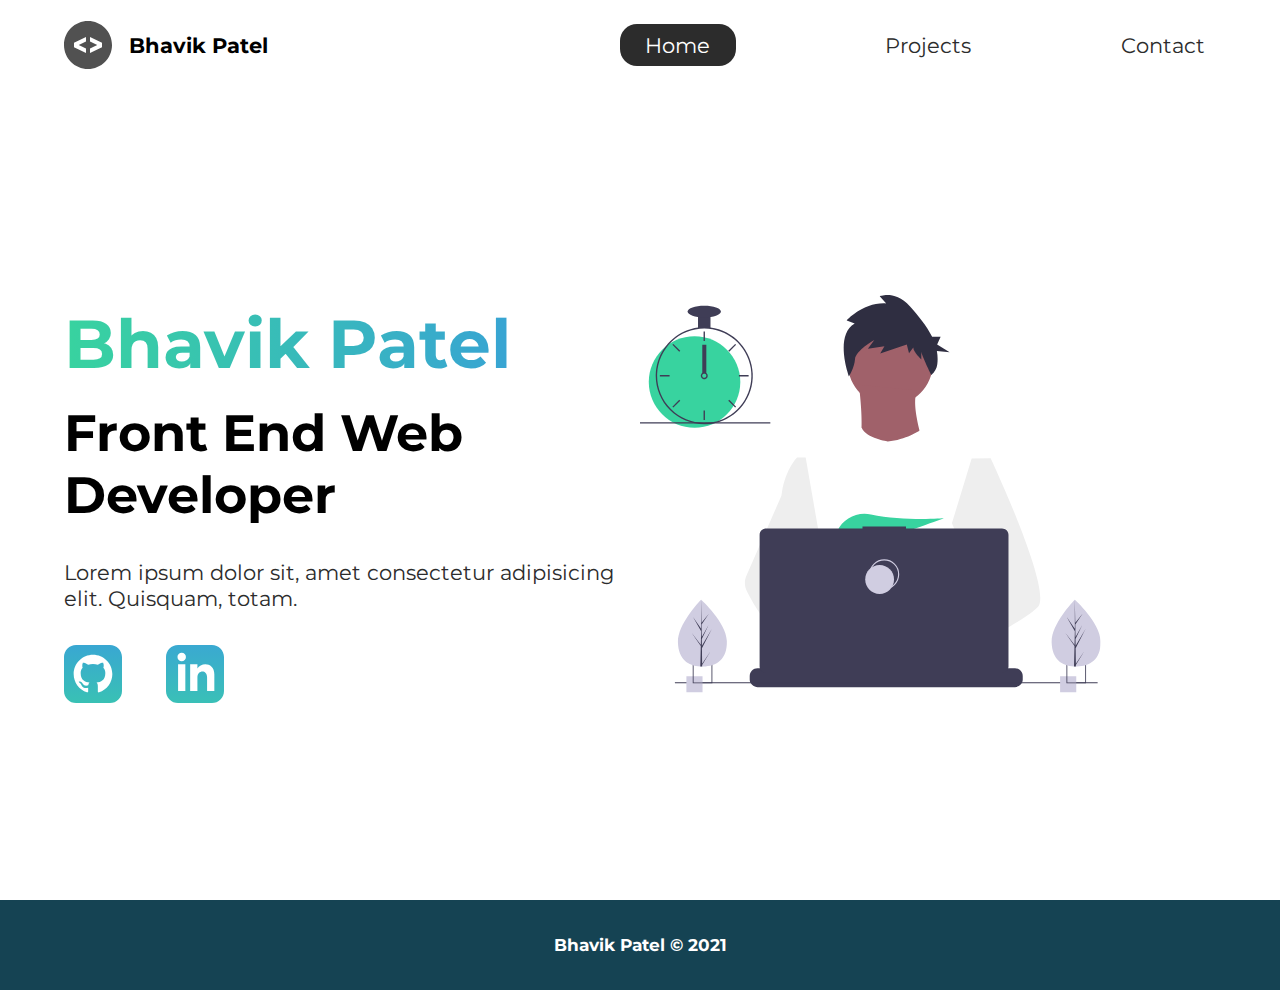
==== index.html @ 5aa4e838 "Add files via upload" ====
<!DOCTYPE html>
<html lang="en">

<head>
    <meta charset="UTF-8" />
    <meta http-equiv="X-UA-Compatible" content="IE=edge" />
    <meta name="viewport" content="width=device-width, initial-scale=1.0" />
    <meta name="description"
        content="Bhavik Patel is a front end web developer who specializes in html, css and Javascript" />
    <title>Bhavik Patel | Web Developer</title>
    <meta name=" robots" content="index,follow" />
    <link rel="icon" href="icons/code.svg" />
    <link rel="preconnect" href="https://fonts.gstatic.com">
    <link href="https://fonts.googleapis.com/css2?family=Montserrat:wght@400;500&display=swap" rel="stylesheet">
    <link rel="stylesheet" href="./styles/style.css">
</head>

<body>
    <header class="main-head">
        <nav>
            <div class="logo">
                <img src="icons/code.svg" alt="logo">
                <h1>Bhavik Patel</h1>
            </div>
            <ul>
                <li><a class="active" href="/">Home</a></li>
                <li><a href="./project/ ">Projects</a></li>
                <li><a href="./contact/">Contact</a></li>

            </ul>
        </nav>
    </header>
    <section class="intro">
        <div class="intro-text">
            <h2>Bhavik Patel</h2>
            <h3>Front End Web <br /> Developer</h3>
            <p>Lorem ipsum dolor sit, amet consectetur adipisicing elit. Quisquam, totam.</p>
            <div class="intro-social">
                <a href=""><img src="/icons/github.svg" alt="github-social-link"></a>
                <a href=""><img src="/icons/linked-in.svg" alt="linkedin-social-link"></a>
            </div>
        </div>
        <div class="intro-images">
            <svg width="799" height="690" viewBox="0 0 799 690" fill="none" xmlns="http://www.w3.org/2000/svg">
                <g id="undraw_dev_productivity_umsq (1) 1" clip-path="url(#clip0)">
                    <path id="Vector"
                        d="M516.92 624.636C516.92 624.636 512.16 626.266 504.42 628.576C487.31 633.706 455.65 642.216 428.82 643.916C405.72 645.396 386.2 641.836 382.63 626.766C381.1 620.286 383.27 614.956 388 610.576C402.12 597.486 439 592.796 468.25 591.186C476.51 590.736 484.15 590.526 490.51 590.446C501.31 590.306 508.39 590.526 508.39 590.526L508.56 591.186L516.92 624.636Z"
                        fill="#A0616A" />
                    <path id="Vector_2"
                        d="M436.99 672.586C418.61 695.346 342.73 647.666 316.19 629.886C310.41 626.016 306.97 623.566 306.97 623.566L331.25 591.186L338.94 580.936C338.94 580.936 345.82 584.586 355.99 590.526C356.36 590.746 356.73 590.966 357.11 591.186C365.88 596.336 376.89 603.066 388 610.576C403.33 620.946 418.83 632.776 428.82 643.916C438.59 654.806 443.08 665.036 436.99 672.586Z"
                        fill="#A0616A" />
                    <g id="me">
                        <path id="Vector_3"
                            d="M434.672 191.952C475.283 191.607 507.926 158.406 507.582 117.795C507.237 77.1832 474.036 44.5403 433.425 44.8847C392.813 45.2291 360.17 78.4303 360.515 119.042C360.859 159.653 394.06 192.296 434.672 191.952Z"
                            fill="#A0616A" />
                        <path id="Vector_4"
                            d="M379.477 155.65C379.477 155.65 394.216 259.972 373.002 271.875C351.787 283.779 499.929 283.588 499.929 283.588C499.929 283.588 466.124 193.284 480.809 165.449L379.477 155.65Z"
                            fill="#A0616A" />
                        <path id="Vector_5"
                            d="M608.101 283.199L596.257 339.402L571.214 458.308L570.49 464.815L562.138 540.138L556.582 590.177L552.857 623.79C528.584 636.526 510.988 645.326 510.988 645.326C510.988 645.326 509.404 637.719 506.871 627.99C489.805 633.265 458.218 642.043 431.404 643.97C441.266 654.777 445.842 664.969 439.817 672.57C421.63 695.485 345.349 648.45 318.659 630.896C318.077 635.158 317.879 639.464 318.068 643.762L297.626 628.314L299.331 592.359L302.206 531.522L305.819 455.229C304.448 451.975 303.294 448.634 302.364 445.228C295.956 423.161 288.032 379.057 281.928 342.067C277.016 312.298 273.302 287.138 272.517 281.785C272.411 281.086 272.358 280.726 272.358 280.726L384.363 230.094C392.509 248.556 429.865 253.809 429.865 253.809C460.756 251.417 484.847 234.913 484.847 234.913L608.101 283.199Z"
                            fill="white" />
                        <path id="Vector_6"
                            d="M372.285 49.3811L358.49 43.9934C358.49 43.9934 386.969 12.1 426.99 14.513L415.635 2.22366C415.635 2.22366 443.04 -9.01799 468.283 19.6674C481.553 34.7467 496.908 52.4737 506.557 72.5077L521.281 72.3829L515.251 85.9663L536.874 99.3152L514.777 97.0719C516.155 104.471 516.421 112.034 515.566 119.511C514.683 126.991 510.928 133.835 505.094 138.598V138.598C505.094 138.598 487.743 103.449 487.696 97.9443L487.813 111.705C487.813 111.705 473.959 99.4371 473.889 91.1807L466.471 100.877L462.593 85.7717L416.475 101.301L423.87 88.8526L395.157 93.2246L406.278 77.9923C406.278 77.9923 373.932 96.1568 372.811 111.304C371.689 126.452 362.299 140.875 362.299 140.875C362.299 140.875 336.213 70.3294 372.285 49.3811Z"
                            fill="#2F2E41" />
                        <path id="Vector_7"
                            d="M690.215 540.422C682.794 548.605 664.338 560.992 641.951 574.422C633.623 579.413 624.757 584.559 615.71 589.676C594.122 601.889 571.514 614.001 552.857 623.79C528.584 636.526 510.988 645.326 510.988 645.326C510.988 645.326 509.403 637.719 506.871 627.99C503.48 614.968 498.397 598.141 493.184 590.715C493.002 590.456 492.82 590.218 492.638 589.979C491.121 588.022 489.601 586.885 488.112 586.897L562.138 540.138L594.127 519.926L570.489 464.814L540.842 395.683L557.908 339.727L575.062 283.479L608.101 283.199C608.101 283.199 619.243 306.985 633.514 340.166C635.647 345.128 637.851 350.299 640.096 355.64C669.469 425.394 706.176 522.836 690.215 540.422Z"
                            fill="#EEEEEE" />
                        <path id="Vector_8"
                            d="M358.123 591.2C355.41 591.212 352.702 591.456 350.029 591.928C327.074 596.073 320.47 616.94 318.659 630.896C318.077 635.158 317.879 639.464 318.068 643.761L297.626 628.314L290.178 622.687C272.316 616.628 256.353 605.733 242.483 592.84C230.449 581.456 219.634 568.849 210.213 555.223C200.831 541.793 192.448 527.692 185.134 513.034C183.094 508.943 181.977 504.454 181.864 499.884C181.751 495.314 182.644 490.775 184.48 486.588L209.154 430.327L245.218 348.098C245.471 346.146 245.752 344.237 246.059 342.371C252.995 300.511 272.367 281.786 272.367 281.786L287.286 281.659L297.778 341.932L310.813 416.815L302.364 445.227L282.839 510.845L302.205 531.522L358.123 591.2Z"
                            fill="#EEEEEE" />
                    </g>
                    <path id="Vector_9"
                        d="M372.877 415.806L385.631 430.686C390.37 429.783 395.319 428.721 400.416 427.529L396.752 415.806L405.71 426.256C459.707 412.975 526.637 387.155 526.637 387.155C526.637 387.155 454.379 392.453 400.428 380.666C376.558 375.451 351.998 387.284 342.202 409.668C336.508 422.679 337.403 433.951 357.596 433.951C364.419 433.835 371.223 433.195 377.949 432.037L372.877 415.806Z"
                        fill="#38D39F" />
                    <path id="Vector_10"
                        d="M663.65 660.386V666.456C663.654 668.122 663.345 669.774 662.74 671.326C662.472 672.018 662.147 672.687 661.77 673.326C660.578 675.326 658.887 676.983 656.862 678.133C654.838 679.283 652.549 679.887 650.22 679.886H203.67C201.342 679.887 199.053 679.283 197.028 678.133C195.003 676.983 193.312 675.326 192.12 673.326C191.743 672.687 191.419 672.018 191.15 671.326C190.546 669.774 190.237 668.122 190.24 666.456V660.386C190.24 658.622 190.587 656.876 191.262 655.246C191.936 653.616 192.926 652.136 194.173 650.888C195.42 649.641 196.901 648.652 198.53 647.977C200.16 647.302 201.906 646.955 203.67 646.956H229.41V644.126C229.41 644.052 229.425 643.979 229.453 643.911C229.481 643.843 229.522 643.782 229.574 643.73C229.626 643.678 229.688 643.636 229.756 643.608C229.824 643.58 229.897 643.566 229.97 643.566H243.4C243.474 643.566 243.547 643.58 243.615 643.608C243.683 643.636 243.745 643.678 243.797 643.73C243.849 643.782 243.89 643.843 243.918 643.911C243.946 643.979 243.96 644.052 243.96 644.126V646.956H252.35V644.126C252.35 644.052 252.365 643.979 252.393 643.911C252.421 643.843 252.462 643.782 252.514 643.73C252.566 643.678 252.628 643.636 252.696 643.608C252.764 643.58 252.837 643.566 252.91 643.566H266.34C266.414 643.566 266.487 643.58 266.555 643.608C266.623 643.636 266.684 643.678 266.736 643.73C266.789 643.782 266.83 643.843 266.858 643.911C266.886 643.979 266.9 644.052 266.9 644.126V646.956H275.3V644.126C275.3 644.052 275.315 643.979 275.343 643.911C275.371 643.843 275.412 643.782 275.464 643.73C275.516 643.678 275.578 643.636 275.646 643.608C275.714 643.58 275.787 643.566 275.86 643.566H289.29C289.364 643.566 289.437 643.58 289.505 643.608C289.573 643.636 289.634 643.678 289.686 643.73C289.739 643.782 289.78 643.843 289.808 643.911C289.836 643.979 289.85 644.052 289.85 644.126V646.956H298.24V644.126C298.24 644.052 298.255 643.979 298.283 643.911C298.311 643.843 298.352 643.782 298.404 643.73C298.456 643.678 298.518 643.636 298.586 643.608C298.654 643.58 298.727 643.566 298.8 643.566H312.23C312.304 643.566 312.377 643.58 312.445 643.608C312.513 643.636 312.574 643.678 312.626 643.73C312.678 643.782 312.72 643.843 312.748 643.911C312.776 643.979 312.79 644.052 312.79 644.126V646.956H321.18V644.126C321.18 644.052 321.194 643.979 321.223 643.911C321.251 643.843 321.292 643.782 321.344 643.73C321.396 643.678 321.458 643.636 321.526 643.608C321.594 643.58 321.667 643.566 321.74 643.566H335.17C335.244 643.566 335.317 643.58 335.385 643.608C335.453 643.636 335.514 643.678 335.566 643.73C335.618 643.782 335.66 643.843 335.688 643.911C335.716 643.979 335.73 644.052 335.73 644.126V646.956H344.13V644.126C344.13 644.052 344.145 643.979 344.173 643.911C344.201 643.843 344.242 643.782 344.294 643.73C344.346 643.678 344.408 643.636 344.476 643.608C344.544 643.58 344.617 643.566 344.69 643.566H358.12C358.194 643.566 358.267 643.58 358.335 643.608C358.403 643.636 358.464 643.678 358.516 643.73C358.569 643.782 358.61 643.843 358.638 643.911C358.666 643.979 358.68 644.052 358.68 644.126V646.956H367.07V644.126C367.07 644.052 367.085 643.979 367.113 643.911C367.141 643.843 367.182 643.782 367.234 643.73C367.286 643.678 367.348 643.636 367.416 643.608C367.484 643.58 367.557 643.566 367.63 643.566H472.83C472.904 643.566 472.977 643.58 473.045 643.608C473.113 643.636 473.174 643.678 473.227 643.73C473.279 643.782 473.32 643.843 473.348 643.911C473.376 643.979 473.39 644.052 473.39 644.126V646.956H481.79V644.126C481.79 644.052 481.804 643.979 481.833 643.911C481.861 643.843 481.902 643.782 481.954 643.73C482.006 643.678 482.068 643.636 482.136 643.608C482.204 643.58 482.277 643.566 482.35 643.566H495.78C495.928 643.567 496.07 643.627 496.175 643.732C496.279 643.836 496.339 643.978 496.34 644.126V646.956H504.73V644.126C504.73 644.052 504.745 643.979 504.773 643.911C504.801 643.843 504.842 643.782 504.894 643.73C504.946 643.678 505.008 643.636 505.076 643.608C505.144 643.58 505.217 643.566 505.29 643.566H518.72C518.794 643.566 518.867 643.58 518.935 643.608C519.003 643.636 519.065 643.678 519.117 643.73C519.169 643.782 519.21 643.843 519.238 643.911C519.266 643.979 519.28 644.052 519.28 644.126V646.956H527.67V644.126C527.67 644.052 527.685 643.979 527.713 643.911C527.741 643.843 527.782 643.782 527.834 643.73C527.886 643.678 527.948 643.636 528.016 643.608C528.084 643.58 528.157 643.566 528.23 643.566H541.66C541.734 643.566 541.807 643.58 541.875 643.608C541.943 643.636 542.005 643.678 542.057 643.73C542.109 643.782 542.15 643.843 542.178 643.911C542.206 643.979 542.22 644.052 542.22 644.126V646.956H550.62V644.126C550.62 644.052 550.635 643.979 550.663 643.911C550.691 643.843 550.732 643.782 550.784 643.73C550.836 643.678 550.898 643.636 550.966 643.608C551.034 643.58 551.107 643.566 551.18 643.566H564.61C564.757 643.568 564.898 643.628 565.001 643.733C565.104 643.837 565.161 643.979 565.16 644.126V646.956H573.56V644.126C573.56 644.052 573.575 643.979 573.603 643.911C573.631 643.843 573.672 643.782 573.724 643.73C573.776 643.678 573.838 643.636 573.906 643.608C573.974 643.58 574.047 643.566 574.12 643.566H587.55C587.624 643.566 587.697 643.58 587.765 643.608C587.833 643.636 587.895 643.678 587.947 643.73C587.999 643.782 588.04 643.843 588.068 643.911C588.096 643.979 588.11 644.052 588.11 644.126V646.956H596.5V644.126C596.5 644.052 596.515 643.979 596.543 643.911C596.571 643.843 596.612 643.782 596.664 643.73C596.716 643.678 596.778 643.636 596.846 643.608C596.914 643.58 596.987 643.566 597.06 643.566H610.49C610.564 643.566 610.637 643.58 610.705 643.608C610.773 643.636 610.835 643.678 610.887 643.73C610.939 643.782 610.98 643.843 611.008 643.911C611.036 643.979 611.05 644.052 611.05 644.126V646.956H650.22C651.984 646.955 653.731 647.302 655.36 647.977C656.99 648.652 658.471 649.641 659.718 650.888C660.965 652.136 661.954 653.616 662.629 655.246C663.304 656.876 663.651 658.622 663.65 660.386Z"
                        fill="#3F3D56" />
                    <path id="Vector_11" d="M793.5 671.326H60.5V673.326H793.5V671.326Z" fill="#3F3D56" />
                    <path id="Vector_12"
                        d="M627.694 404.757H461.251V401.326H385.78V404.757H218.651C215.665 404.757 212.801 405.943 210.69 408.054C208.578 410.166 207.392 413.029 207.392 416.015V643.927C207.392 646.913 208.578 649.776 210.69 651.888C212.801 653.999 215.665 655.185 218.651 655.185H627.694C630.68 655.185 633.544 653.999 635.655 651.888C637.767 649.776 638.953 646.913 638.953 643.927V416.015C638.953 414.537 638.662 413.073 638.096 411.707C637.53 410.341 636.701 409.1 635.655 408.054C634.61 407.009 633.369 406.18 632.003 405.614C630.637 405.048 629.173 404.757 627.694 404.757Z"
                        fill="#3F3D56" />
                    <path id="Vector_13"
                        d="M423.5 509.326C437.307 509.326 448.5 498.133 448.5 484.326C448.5 470.519 437.307 459.326 423.5 459.326C409.693 459.326 398.5 470.519 398.5 484.326C398.5 498.133 409.693 509.326 423.5 509.326Z"
                        stroke="#D0CDE1" stroke-width="2" stroke-miterlimit="10" />
                    <path id="Vector_14"
                        d="M415.5 518.326C429.307 518.326 440.5 507.133 440.5 493.326C440.5 479.519 429.307 468.326 415.5 468.326C401.693 468.326 390.5 479.519 390.5 493.326C390.5 507.133 401.693 518.326 415.5 518.326Z"
                        fill="#D0CDE1" />
                    <path id="Vector_15" d="M108.446 661.223H80.4463V689.223H108.446V661.223Z" fill="#D0CDE1" />
                    <path id="Vector_16"
                        d="M91.4502 639.223V673.223H125.45V639.223H91.4502ZM123.97 671.743H92.9202V640.703H123.97V671.743Z"
                        fill="#3F3D56" />
                    <path id="Vector_17" d="M756.446 661.223H728.446V689.223H756.446V661.223Z" fill="#D0CDE1" />
                    <path id="Vector_18"
                        d="M739.45 639.223V673.223H773.45V639.223H739.45ZM771.97 671.743H740.92V640.703H771.97V671.743Z"
                        fill="#3F3D56" />
                    <path id="Vector_19"
                        d="M94.5802 230.113C138.399 230.113 173.921 194.592 173.921 150.773C173.921 106.955 138.399 71.4326 94.5802 71.4326C50.7617 71.4326 15.2397 106.955 15.2397 150.773C15.2397 194.592 50.7617 230.113 94.5802 230.113Z"
                        fill="#38D39F" />
                    <path id="Vector_20"
                        d="M122.229 56.4899C115.045 55.5763 107.774 55.5763 100.59 56.4899C84.586 58.5913 69.5203 65.2398 57.181 75.6465C44.8417 86.0532 35.7467 99.7813 30.9754 115.202C28.8053 122.229 27.5764 129.514 27.3208 136.864C27.2848 137.886 27.2607 138.92 27.2607 139.954C27.283 162.264 36.1559 183.655 51.932 199.431C67.7082 215.207 89.0989 224.08 111.41 224.103C113.201 224.103 114.992 224.042 116.759 223.934C120.907 223.674 125.03 223.103 129.093 222.227C148.495 218.055 165.798 207.161 177.947 191.468C190.095 175.776 196.308 156.295 195.487 136.467C194.665 116.638 186.863 97.738 173.459 83.1039C160.054 68.4698 141.909 59.0435 122.229 56.4899H122.229ZM137.748 217.347H137.736C130.959 219.659 123.905 221.062 116.759 221.518C114.992 221.638 113.201 221.698 111.41 221.698C89.7377 221.672 68.961 213.051 53.6367 197.727C38.3123 182.402 29.6914 161.626 29.6649 139.954C29.6649 138.92 29.689 137.886 29.725 136.864C30.5514 115.744 39.5156 95.7617 54.7411 81.1008C69.9666 66.44 90.273 58.237 111.41 58.2089C130.776 58.21 149.513 65.0865 164.283 77.6131C179.052 90.1398 188.895 107.503 192.057 126.61C195.219 145.716 191.496 165.325 181.55 181.942C171.604 198.559 156.081 211.106 137.748 217.347H137.748Z"
                        fill="#3F3D56" />
                    <path id="Vector_21" d="M112.612 63.0176H110.208V79.8474H112.612V63.0176Z" fill="#3F3D56" />
                    <path id="Vector_22"
                        d="M57.8578 84.7018L56.1577 86.4019L68.0582 98.3023L69.7582 96.6022L57.8578 84.7018Z"
                        fill="#3F3D56" />
                    <path id="Vector_23" d="M34.4736 138.751V141.156H51.3034V138.751H34.4736Z" fill="#3F3D56" />
                    <path id="Vector_24"
                        d="M56.1578 193.506L57.8579 195.206L69.7584 183.306L68.0583 181.606L56.1578 193.506Z"
                        fill="#3F3D56" />
                    <path id="Vector_25"
                        d="M153.062 96.6022L154.762 98.3022L166.662 86.4018L164.962 84.7017L153.062 96.6022Z"
                        fill="#3F3D56" />
                    <path id="Vector_26" d="M171.516 138.751V141.156H188.346V138.751H171.516Z" fill="#3F3D56" />
                    <path id="Vector_27"
                        d="M154.762 181.605L153.062 183.305L164.962 195.206L166.662 193.506L154.762 181.605Z"
                        fill="#3F3D56" />
                    <path id="Vector_28" d="M112.612 200.06H110.208V216.89H112.612V200.06Z" fill="#3F3D56" />
                    <path id="Vector_29"
                        d="M115.016 135.145C113.976 134.365 112.711 133.943 111.41 133.943C110.11 133.943 108.844 134.365 107.804 135.145C107.091 135.686 106.505 136.375 106.085 137.165C105.552 138.181 105.322 139.329 105.421 140.473C105.52 141.616 105.944 142.707 106.644 143.617C107.343 144.527 108.288 145.218 109.368 145.608C110.447 145.997 111.616 146.07 112.735 145.817C113.855 145.564 114.878 144.996 115.685 144.179C116.492 143.363 117.048 142.333 117.288 141.21C117.528 140.088 117.441 138.92 117.039 137.846C116.636 136.771 115.935 135.834 115.017 135.145H115.016ZM111.41 143.56C110.454 143.557 109.539 143.176 108.863 142.501C108.187 141.825 107.807 140.909 107.804 139.954C107.808 139.224 108.03 138.513 108.441 137.91C108.793 137.4 109.271 136.989 109.828 136.718C110.386 136.446 111.004 136.323 111.623 136.361C112.241 136.398 112.84 136.594 113.361 136.931C113.881 137.267 114.307 137.732 114.595 138.281C114.883 138.83 115.025 139.444 115.007 140.063C114.989 140.683 114.811 141.287 114.491 141.818C114.17 142.349 113.719 142.788 113.179 143.093C112.639 143.398 112.03 143.559 111.41 143.56V143.56Z"
                        fill="#3F3D56" />
                    <path id="Vector_30" d="M122.229 35.3687H100.591V57.007H122.229V35.3687Z" fill="#3F3D56" />
                    <path id="Vector_31"
                        d="M111.41 38.9748C127.344 38.9748 140.261 34.4 140.261 28.7567C140.261 23.1134 127.344 18.5386 111.41 18.5386C95.4757 18.5386 82.5586 23.1134 82.5586 28.7567C82.5586 34.4 95.4757 38.9748 111.41 38.9748Z"
                        fill="#3F3D56" />
                    <path id="clock-arrow" d="M115 86H108V135H115V86Z" fill="#3F3D56" />
                    <path id="Vector_32" d="M226 220.44H0V222.844H226V220.44Z" fill="#3F3D56" />
                    <g id="plant-left">
                        <path id="Vector_33"
                            d="M150.594 599.754C151.527 631.704 132.858 643.413 109.43 644.097C108.886 644.113 108.344 644.123 107.805 644.126C106.719 644.135 105.643 644.117 104.577 644.072C83.3891 643.193 66.6172 631.945 65.7495 602.232C64.8515 571.482 103.018 531.529 105.882 528.574L105.887 528.571C105.996 528.458 106.052 528.402 106.052 528.402C106.052 528.402 149.661 567.807 150.594 599.754Z"
                            fill="#D0CDE1" />
                        <path id="Vector_34"
                            d="M107.744 639.255L122.626 617.124L107.774 641.636L107.805 644.126C106.719 644.135 105.643 644.117 104.577 644.072L105.315 612.06L105.295 611.813L105.322 611.766L105.393 608.741L89.0952 585.078L105.374 606.477L105.432 607.116L105.989 582.93L91.9122 558.397L106.029 578.681L105.882 528.574L105.882 528.407L105.887 528.571L106.821 568.062L119.651 552.021L106.863 571.464L107.143 593.098L118.949 571.984L107.187 596.279L107.343 608.308L124.512 578.897L107.395 612.505L107.744 639.255Z"
                            fill="#3F3D56" />
                    </g>
                    <g id="plant-right">
                        <path id="Vector_35"
                            d="M798.594 599.754C799.527 631.704 780.858 643.413 757.43 644.097C756.886 644.113 756.344 644.123 755.805 644.126C754.719 644.135 753.643 644.117 752.577 644.072C731.389 643.193 714.617 631.945 713.749 602.232C712.851 571.482 751.018 531.529 753.882 528.574L753.887 528.571C753.996 528.458 754.052 528.402 754.052 528.402C754.052 528.402 797.661 567.807 798.594 599.754Z"
                            fill="#D0CDE1" />
                        <path id="Vector_36"
                            d="M755.744 639.255L770.626 617.124L755.774 641.636L755.805 644.126C754.719 644.135 753.643 644.117 752.577 644.072L753.315 612.06L753.295 611.813L753.323 611.766L753.393 608.741L737.095 585.078L753.374 606.477L753.432 607.116L753.989 582.93L739.912 558.397L754.029 578.681L753.882 528.574L753.882 528.407L753.887 528.571L754.821 568.062L767.651 552.021L754.864 571.464L755.143 593.098L766.949 571.984L755.187 596.279L755.343 608.308L772.512 578.897L755.395 612.505L755.744 639.255Z"
                            fill="#3F3D56" />
                    </g>
                </g>
                <defs>
                    <clipPath id="clip0">
                        <rect width="798.627" height="689.223" fill="white" />
                    </clipPath>
                </defs>
            </svg>
            <img src="/img/splash.svg" alt="" class="splash">
        </div>
    </section>
    <footer>
        <h4> Bhavik Patel &copy; 2021</h4>
    </footer>
</body>

</html>
---- styles/style.css ----
* {
  margin: 0%;
  padding: 0;
  -webkit-box-sizing: border-box;
          box-sizing: border-box;
}

html {
  font-size: 62.5%;
}

body {
  font-family: "Montserrat", sans-serif;
}

h1 {
  font-size: 2.5rem;
}

li,
button,
label,
input,
p {
  font-size: 2.5rem;
  text-decoration: none;
}

h2 {
  font-size: 4rem;
}

h3 {
  font-size: 2.5rem;
}

h4,
h5 {
  font-size: 2rem;
}

ul {
  list-style-type: none;
}

a {
  text-decoration: none;
  color: #2c2c2c;
}

.main-head {
  width: 95%;
  margin: 0 0 0 auto;
}

nav {
  display: -webkit-box;
  display: -ms-flexbox;
  display: flex;
  -webkit-box-pack: justify;
      -ms-flex-pack: justify;
          justify-content: space-between;
  -webkit-box-align: center;
      -ms-flex-align: center;
          align-items: center;
  -webkit-box-orient: horizontal;
  -webkit-box-direction: normal;
      -ms-flex-direction: row;
          flex-direction: row;
  min-height: 10vh;
  width: 60%;
  -ms-flex-wrap: wrap;
      flex-wrap: wrap;
}

nav .logo {
  display: -webkit-box;
  display: -ms-flexbox;
  display: flex;
  -webkit-box-pack: start;
      -ms-flex-pack: start;
          justify-content: flex-start;
  -webkit-box-align: center;
      -ms-flex-align: center;
          align-items: center;
  -webkit-box-orient: horizontal;
  -webkit-box-direction: normal;
      -ms-flex-direction: row;
          flex-direction: row;
  -webkit-box-flex: 1;
      -ms-flex: 1 1 10rem;
          flex: 1 1 10rem;
}

nav .logo h1 {
  margin: 2rem;
}

nav ul {
  display: -webkit-box;
  display: -ms-flexbox;
  display: flex;
  -ms-flex-pack: distribute;
      justify-content: space-around;
  -webkit-box-align: center;
      -ms-flex-align: center;
          align-items: center;
  -webkit-box-orient: horizontal;
  -webkit-box-direction: normal;
      -ms-flex-direction: row;
          flex-direction: row;
  -webkit-box-flex: 1;
      -ms-flex: 1 1 40rem;
          flex: 1 1 40rem;
}

.intro {
  min-height: 90vh;
  width: 90%;
  margin: auto;
  -ms-flex-wrap: wrap;
      flex-wrap: wrap;
  display: -webkit-box;
  display: -ms-flexbox;
  display: flex;
  -webkit-box-pack: justify;
      -ms-flex-pack: justify;
          justify-content: space-between;
  -webkit-box-align: center;
      -ms-flex-align: center;
          align-items: center;
  -webkit-box-orient: horizontal;
  -webkit-box-direction: normal;
      -ms-flex-direction: row;
          flex-direction: row;
}

.intro h2 {
  font-size: 8rem;
  padding-top: 2rem;
  background: -webkit-gradient(linear, left top, right top, from(#38d39f), to(#38a4d3));
  background: linear-gradient(left, #38d39f, #38a4d3);
  background-clip: text;
  -webkit-text-fill-color: transparent;
  display: inline-block;
}

.intro h3 {
  font-size: 6rem;
  padding: 2rem 0rem;
}

.intro p {
  padding-top: 2rem;
  color: #2c2c2c;
}

.splash {
  position: absolute;
  top: 0%;
  right: 0%;
  height: 100%;
  z-index: -1;
}

.intro-social {
  margin-top: 4rem;
}

.intro-social a {
  margin-right: 5rem;
}

.active {
  background: #2c2c2c;
  color: white;
  padding: 1rem 3rem;
  border-radius: 2rem;
}

.intro-text,
.intro-images {
  -webkit-box-flex: 1;
      -ms-flex: 1 1 40rem;
          flex: 1 1 40rem;
}

#plant-left {
  -webkit-animation: plant 1.5s ease infinite alternate;
          animation: plant 1.5s ease infinite alternate;
}

#plant-right {
  -webkit-animation: plant 1.5s ease infinite alternate 0.5s;
          animation: plant 1.5s ease infinite alternate 0.5s;
}

#me {
  -webkit-animation: me 2s linear infinite alternate;
          animation: me 2s linear infinite alternate;
  -webkit-transform-origin: bottom;
          transform-origin: bottom;
}

#clock-arrow {
  -webkit-animation: clock 1.5s linear infinite;
          animation: clock 1.5s linear infinite;
  transform-box: fill-box;
  -webkit-transform-origin: bottom;
          transform-origin: bottom;
}

@-webkit-keyframes plant {
  from {
    -webkit-transform: translateY(0%);
            transform: translateY(0%);
  }
  to {
    -webkit-transform: translateY(-30%);
            transform: translateY(-30%);
  }
}

@keyframes plant {
  from {
    -webkit-transform: translateY(0%);
            transform: translateY(0%);
  }
  to {
    -webkit-transform: translateY(-30%);
            transform: translateY(-30%);
  }
}

@-webkit-keyframes me {
  from {
    -webkit-transform: rotateZ(-2deg);
            transform: rotateZ(-2deg);
  }
  to {
    -webkit-transform: rotateZ(2deg);
            transform: rotateZ(2deg);
  }
}

@keyframes me {
  from {
    -webkit-transform: rotateZ(-2deg);
            transform: rotateZ(-2deg);
  }
  to {
    -webkit-transform: rotateZ(2deg);
            transform: rotateZ(2deg);
  }
}

@-webkit-keyframes clock {
  from {
    -webkit-transform: rotateZ(0deg);
            transform: rotateZ(0deg);
  }
  to {
    -webkit-transform: rotateZ(360deg);
            transform: rotateZ(360deg);
  }
}

@keyframes clock {
  from {
    -webkit-transform: rotateZ(0deg);
            transform: rotateZ(0deg);
  }
  to {
    -webkit-transform: rotateZ(360deg);
            transform: rotateZ(360deg);
  }
}

.projects {
  width: 90%;
  margin: auto;
  min-height: 90vh;
  display: -webkit-box;
  display: -ms-flexbox;
  display: flex;
  -webkit-box-pack: justify;
      -ms-flex-pack: justify;
          justify-content: space-between;
  -webkit-box-align: center;
      -ms-flex-align: center;
          align-items: center;
  -webkit-box-orient: horizontal;
  -webkit-box-direction: normal;
      -ms-flex-direction: row;
          flex-direction: row;
  -ms-flex-wrap: wrap;
      flex-wrap: wrap;
  text-align: center;
}

.projects h2 {
  margin: 5rem;
}

.traveru,
.cameru {
  -webkit-box-flex: 1;
      -ms-flex: 1 1 40rem;
          flex: 1 1 40rem;
}

.form-section {
  min-height: 80vh;
  display: -webkit-box;
  display: -ms-flexbox;
  display: flex;
  -webkit-box-pack: center;
      -ms-flex-pack: center;
          justify-content: center;
  -webkit-box-align: center;
      -ms-flex-align: center;
          align-items: center;
  -webkit-box-orient: horizontal;
  -webkit-box-direction: normal;
      -ms-flex-direction: row;
          flex-direction: row;
  margin-top: 3rem;
}

.form-section form {
  padding: 3rem 10rem;
  -webkit-box-shadow: 0px 10px 10px rgba(0, 0, 0, 0.2), 0px 20px 40px rgba(0, 0, 0, 0.2);
          box-shadow: 0px 10px 10px rgba(0, 0, 0, 0.2), 0px 20px 40px rgba(0, 0, 0, 0.2);
  display: -webkit-box;
  display: -ms-flexbox;
  display: flex;
  -webkit-box-pack: center;
      -ms-flex-pack: center;
          justify-content: center;
  -webkit-box-align: center;
      -ms-flex-align: center;
          align-items: center;
  -webkit-box-orient: vertical;
  -webkit-box-direction: normal;
      -ms-flex-direction: column;
          flex-direction: column;
  border-radius: 2rem;
}

.form-section form input,
.form-section form textarea {
  margin: 2rem;
}

.form-section form input:focus,
.form-section form textarea:focus {
  outline: 2px solid #2c2c2c;
}

.form-section form textarea {
  font-family: "Montserrat", sans-serif;
  font-size: 2rem;
}

.form-section form button {
  width: 100%;
  padding: 2rem;
  background: #154353;
  color: white;
  cursor: pointer;
}

.form-section form button:focus {
  background: #33696b;
}

footer {
  background: #154353;
  color: white;
  min-height: 10vh;
  padding: 0% 5%;
  display: -webkit-box;
  display: -ms-flexbox;
  display: flex;
  -webkit-box-pack: center;
      -ms-flex-pack: center;
          justify-content: center;
  -webkit-box-align: center;
      -ms-flex-align: center;
          align-items: center;
  -webkit-box-orient: horizontal;
  -webkit-box-direction: normal;
      -ms-flex-direction: row;
          flex-direction: row;
}

@media screen and (max-width: 1332px) {
  html {
    font-size: 53%;
  }
  .splash {
    display: none;
  }
  svg {
    width: 80%;
  }
  nav {
    width: 100%;
  }
}

@media screen and (max-width: 754px) {
  html {
    font-size: 45%;
  }
  svg {
    height: 60%;
  }
  .main-head {
    width: 100%;
  }
  nav .logo {
    display: -webkit-box;
    display: -ms-flexbox;
    display: flex;
    -webkit-box-pack: center;
        -ms-flex-pack: center;
            justify-content: center;
    -webkit-box-align: center;
        -ms-flex-align: center;
            align-items: center;
    -webkit-box-orient: vertical;
    -webkit-box-direction: normal;
        -ms-flex-direction: column;
            flex-direction: column;
    -webkit-box-flex: 1;
        -ms-flex: 1 1 20rem;
            flex: 1 1 20rem;
    margin: 2rem;
  }
  nav ul {
    -webkit-box-flex: 1;
        -ms-flex: 1 1 60rem;
            flex: 1 1 60rem;
    margin: 2rem 0rem;
  }
  .intro-text {
    margin-top: 5rem;
    text-align: center;
  }
  .intro-images {
    text-align: center;
  }
  .intro-social {
    display: -webkit-box;
    display: -ms-flexbox;
    display: flex;
    -webkit-box-pack: center;
        -ms-flex-pack: center;
            justify-content: center;
    -webkit-box-align: center;
        -ms-flex-align: center;
            align-items: center;
    -webkit-box-orient: horizontal;
    -webkit-box-direction: normal;
        -ms-flex-direction: row;
            flex-direction: row;
  }
  .intro-social a {
    margin: 2rem;
  }
  .cameru,
  .traveru {
    -webkit-box-flex: 1;
        -ms-flex: 1 1 5rem;
            flex: 1 1 5rem;
  }
  .cameru img,
  .traveru img {
    width: 100%;
    height: 100%;
  }
  form {
    padding: 0rem;
    width: 100%;
  }
}
/*# sourceMappingURL=style.css.map */
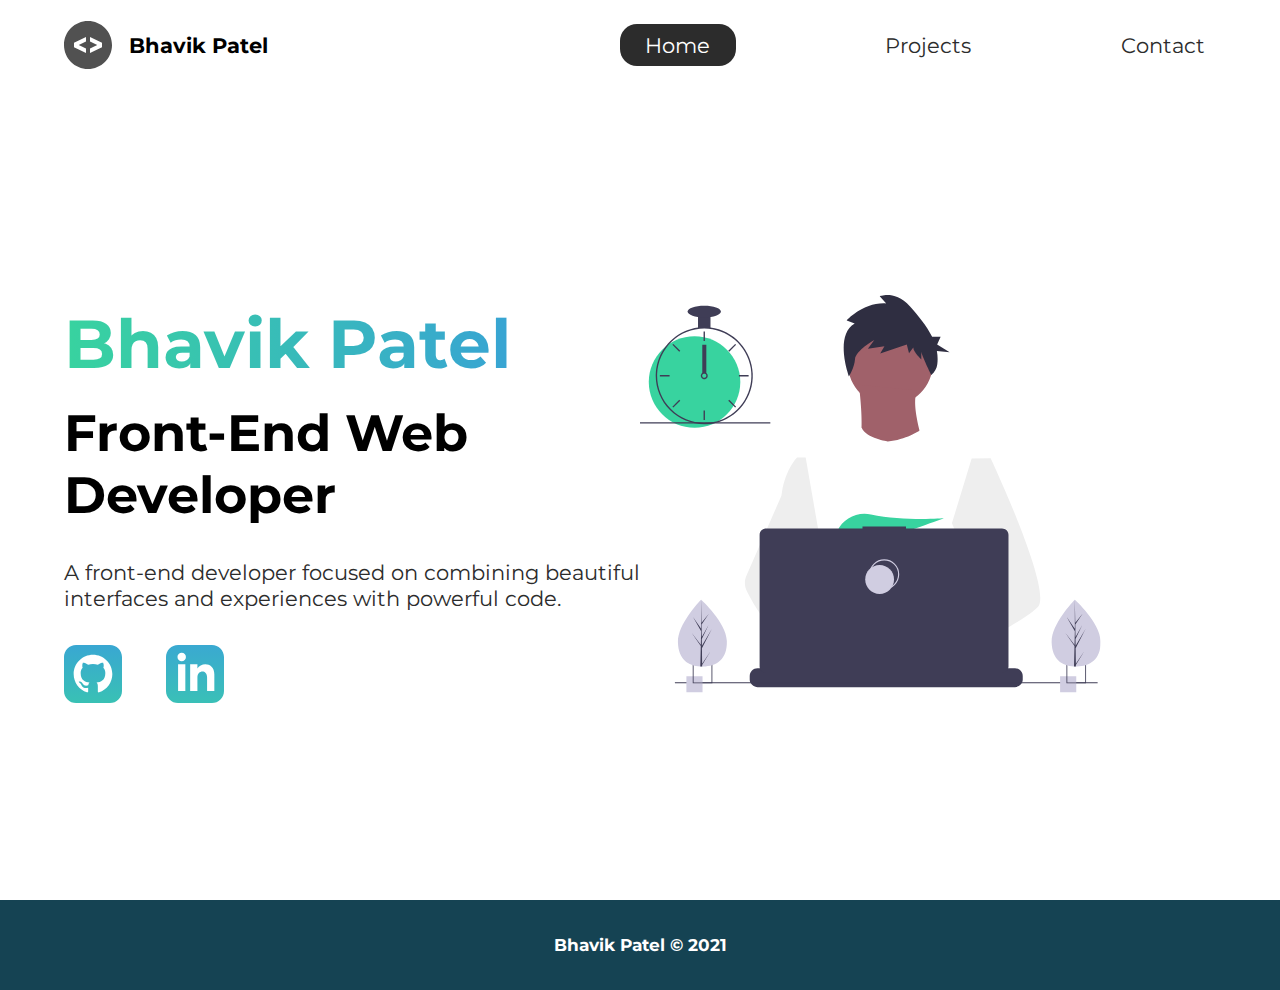
==== commit 5bc67211: "Update index.html" ====
--- a/index.html
+++ b/index.html
@@ -33,8 +33,8 @@
     <section class="intro">
         <div class="intro-text">
             <h2>Bhavik Patel</h2>
-            <h3>Front End Web <br /> Developer</h3>
-            <p>Lorem ipsum dolor sit, amet consectetur adipisicing elit. Quisquam, totam.</p>
+            <h3>Front-End Web <br /> Developer</h3>
+            <p>A front-end developer focused on combining beautiful interfaces and experiences with powerful code.</p>
             <div class="intro-social">
                 <a href=""><img src="/icons/github.svg" alt="github-social-link"></a>
                 <a href=""><img src="/icons/linked-in.svg" alt="linkedin-social-link"></a>
@@ -155,4 +155,4 @@
     </footer>
 </body>
 
-</html>+</html>
